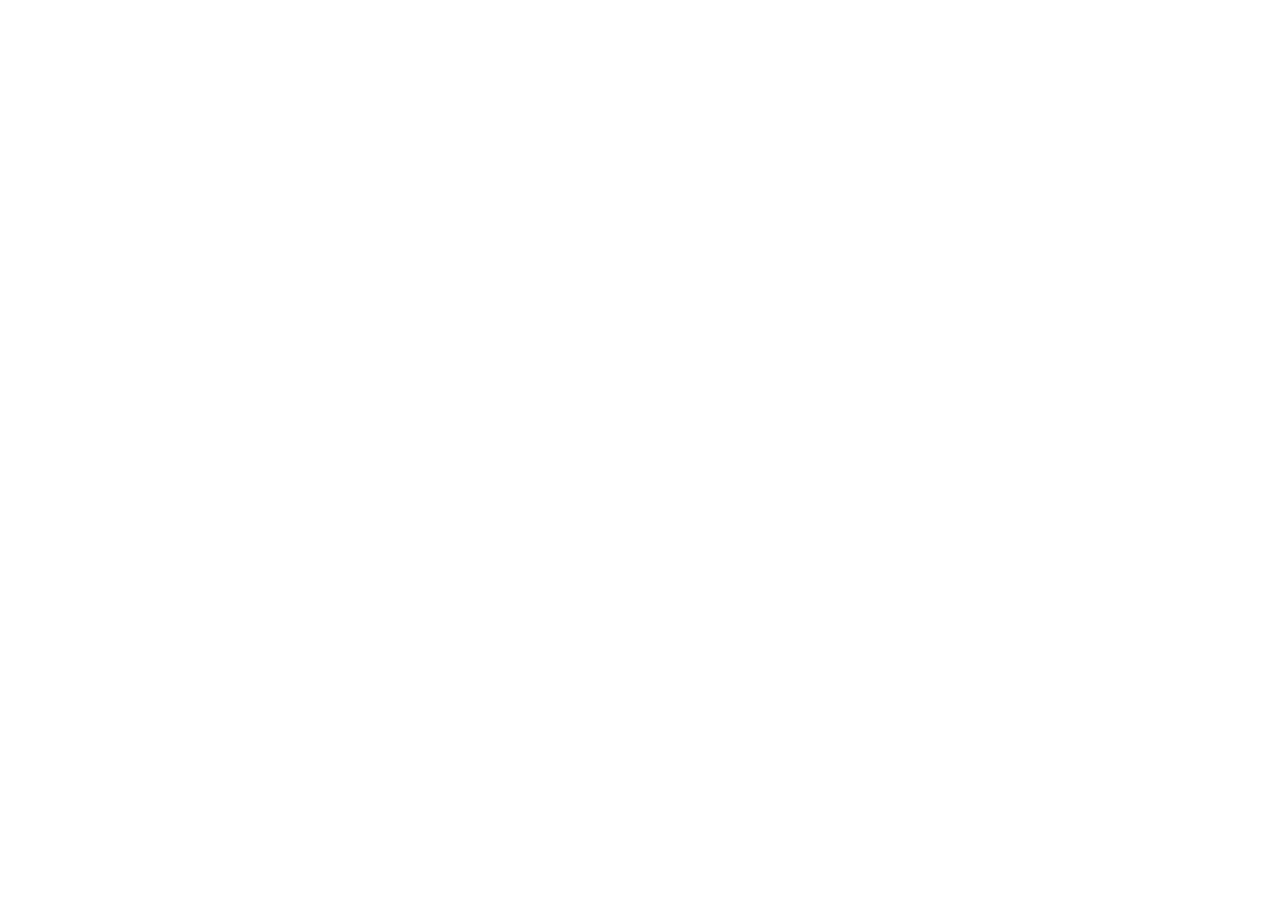
==== index.html @ 22edf90e "Add files via upload" ====
<!DOCTYPE html>
<html lang="ru">
<head>
    <meta charset="UTF-8">
    <meta name="viewport" content="width=device-width, initial-scale=1.0">
    <title>Генератор Фишинговых Тренинговых Писем</title>
    <link rel="stylesheet" href="style.css">
</head>
<body>
    <div class="container">
        <header>
            <h1>🎣 Генератор Фишинговых Тренинговых Писем</h1>
            <p class="subtitle">Создание реалистичных, но безопасных обучающих писем для кибербезопасности</p>
        </header>

        <div class="main-content">
            <div class="scenario-panel">
                <h2>Выберите сценарий</h2>
                <div class="scenario-grid">
                    <div class="scenario-card" data-scenario="banking">
                        <div class="scenario-icon">🏦</div>
                        <h3>Банковское мошенничество</h3>
                        <p>Поддельные уведомления от банков</p>
                    </div>
                    <div class="scenario-card" data-scenario="social">
                        <div class="scenario-icon">📱</div>
                        <h3>Социальные сети</h3>
                        <p>Фишинг через соцсети и мессенджеры</p>
                    </div>
                    <div class="scenario-card" data-scenario="work">
                        <div class="scenario-icon">💼</div>
                        <h3>Корпоративный фишинг</h3>
                        <p>Письма от коллег и руководства</p>
                    </div>
                    <div class="scenario-card" data-scenario="delivery">
                        <div class="scenario-icon">📦</div>
                        <h3>Доставка посылок</h3>
                        <p>Фальшивые уведомления о доставке</p>
                    </div>
                    <div class="scenario-card" data-scenario="tech">
                        <div class="scenario-icon">💻</div>
                        <h3>IT поддержка</h3>
                        <p>Техническая поддержка и обновления</p>
                    </div>
                    <div class="scenario-card" data-scenario="prize">
                        <div class="scenario-icon">🎁</div>
                        <h3>Выигрыш приза</h3>
                        <p>Лотереи и розыгрыши</p>
                    </div>
                </div>

                <div class="custom-scenario">
                    <h3>Или создайте свой сценарий</h3>
                    <textarea id="customPrompt" placeholder="Опишите свой сценарий фишингового письма..."></textarea>
                </div>

                <button id="generateBtn" class="generate-btn">Сгенерировать письмо</button>
            </div>

            <div class="result-panel">
                <h2>Сгенерированное письмо</h2>
                <div id="emailResult" class="email-display">
                    <div class="placeholder">
                        <div class="placeholder-icon">✉️</div>
                        <p>Выберите сценарий и нажмите "Сгенерировать письмо" для создания тренингового фишингового сообщения</p>
                    </div>
                </div>
                <div class="result-actions">
                    <button id="copyBtn" class="action-btn copy-btn" disabled>📋 Копировать</button>
                    <button id="regenerateBtn" class="action-btn regenerate-btn" disabled>🔄 Перегенерировать</button>
                    <button id="saveBtn" class="action-btn save-btn" disabled>💾 Сохранить</button>
                </div>
            </div>
        </div>

        <div class="warning-panel">
            <div class="warning-content">
                <div class="warning-icon">⚠️</div>
                <div class="warning-text">
                    <h3>Важное предупреждение</h3>
                    <p>Данный инструмент предназначен ИСКЛЮЧИТЕЛЬНО для образовательных целей и тренингов по кибербезопасности. Использование сгенерированных писем в злонамеренных целях запрещено и может повлечь правовую ответственность.</p>
                </div>
            </div>
        </div>
    </div>

    <div id="loadingOverlay" class="loading-overlay">
        <div class="loading-spinner"></div>
        <p>Генерируем фишинговое письмо...</p>
    </div>

    <script src="app.js"></script>
</body>
</html>
---- style.css ----
/* Общие стили */
* {
    margin: 0;
    padding: 0;
    box-sizing: border-box;
}

body {
    font-family: 'Segoe UI', Tahoma, Geneva, Verdana, sans-serif;
    background: linear-gradient(135deg, #667eea 0%, #764ba2 100%);
    min-height: 100vh;
    color: #333;
    line-height: 1.6;
}

.container {
    max-width: 1400px;
    margin: 0 auto;
    padding: 20px;
}

/* Заголовок */
header {
    text-align: center;
    margin-bottom: 40px;
    background: rgba(255, 255, 255, 0.1);
    backdrop-filter: blur(10px);
    border-radius: 20px;
    padding: 30px;
    border: 1px solid rgba(255, 255, 255, 0.2);
}

header h1 {
    color: white;
    font-size: 2.5rem;
    margin-bottom: 10px;
    text-shadow: 2px 2px 4px rgba(0, 0, 0, 0.3);
}

.subtitle {
    color: rgba(255, 255, 255, 0.9);
    font-size: 1.1rem;
    margin-top: 10px;
}

/* Основной контент */
.main-content {
    display: grid;
    grid-template-columns: 1fr 1fr;
    gap: 30px;
    margin-bottom: 30px;
}

/* Панель сценариев */
.scenario-panel {
    background: white;
    border-radius: 15px;
    padding: 30px;
    box-shadow: 0 10px 30px rgba(0, 0, 0, 0.1);
}

.scenario-panel h2 {
    color: #333;
    margin-bottom: 25px;
    font-size: 1.8rem;
}

.scenario-grid {
    display: grid;
    grid-template-columns: repeat(2, 1fr);
    gap: 15px;
    margin-bottom: 30px;
}

.scenario-card {
    background: linear-gradient(135deg, #f5f7fa 0%, #c3cfe2 100%);
    border-radius: 12px;
    padding: 20px;
    text-align: center;
    cursor: pointer;
    transition: all 0.3s ease;
    border: 2px solid transparent;
    min-height: 140px;
    display: flex;
    flex-direction: column;
    justify-content: center;
}

.scenario-card:hover {
    transform: translateY(-5px);
    box-shadow: 0 8px 25px rgba(0, 0, 0, 0.15);
}

.scenario-card.selected {
    border-color: #667eea;
    background: linear-gradient(135deg, #667eea 0%, #764ba2 100%);
    color: white;
}

.scenario-icon {
    font-size: 2.5rem;
    margin-bottom: 10px;
}

.scenario-card h3 {
    font-size: 1.1rem;
    margin-bottom: 8px;
    font-weight: 600;
}

.scenario-card p {
    font-size: 0.9rem;
    opacity: 0.8;
}

/* Кастомный сценарий */
.custom-scenario {
    margin-bottom: 25px;
}

.custom-scenario h3 {
    margin-bottom: 15px;
    color: #555;
}

#customPrompt {
    width: 100%;
    min-height: 100px;
    padding: 15px;
    border: 2px solid #e0e0e0;
    border-radius: 8px;
    font-family: inherit;
    font-size: 14px;
    resize: vertical;
    transition: border-color 0.3s ease;
}

#customPrompt:focus {
    outline: none;
    border-color: #667eea;
}

/* Кнопка генерации */
.generate-btn {
    width: 100%;
    background: linear-gradient(135deg, #667eea 0%, #764ba2 100%);
    color: white;
    border: none;
    border-radius: 12px;
    padding: 15px 30px;
    font-size: 1.1rem;
    font-weight: 600;
    cursor: pointer;
    transition: all 0.3s ease;
    text-transform: uppercase;
    letter-spacing: 1px;
}

.generate-btn:hover:not(:disabled) {
    transform: translateY(-2px);
    box-shadow: 0 8px 25px rgba(102, 126, 234, 0.4);
}

.generate-btn:disabled {
    opacity: 0.6;
    cursor: not-allowed;
}

/* Панель результата */
.result-panel {
    background: white;
    border-radius: 15px;
    padding: 30px;
    box-shadow: 0 10px 30px rgba(0, 0, 0, 0.1);
}

.result-panel h2 {
    color: #333;
    margin-bottom: 25px;
    font-size: 1.8rem;
}

.email-display {
    background: #f8f9fa;
    border: 2px solid #e9ecef;
    border-radius: 12px;
    padding: 25px;
    min-height: 300px;
    margin-bottom: 20px;
    white-space: pre-wrap;
    font-family: 'Courier New', monospace;
    line-height: 1.5;
}

.email-display.has-content {
    background: white;
    border-color: #667eea;
}

.placeholder {
    display: flex;
    flex-direction: column;
    align-items: center;
    justify-content: center;
    height: 250px;
    color: #6c757d;
    text-align: center;
}

.placeholder-icon {
    font-size: 3rem;
    margin-bottom: 15px;
    opacity: 0.5;
}

.placeholder p {
    max-width: 300px;
}

/* Действия с результатом */
.result-actions {
    display: flex;
    gap: 15px;
    justify-content: center;
}

.action-btn {
    padding: 10px 20px;
    border: 2px solid #667eea;
    background: white;
    color: #667eea;
    border-radius: 8px;
    cursor: pointer;
    font-weight: 600;
    transition: all 0.3s ease;
    font-size: 14px;
}

.action-btn:hover:not(:disabled) {
    background: #667eea;
    color: white;
    transform: translateY(-2px);
}

.action-btn:disabled {
    opacity: 0.4;
    cursor: not-allowed;
    transform: none;
}

/* Панель предупреждения */
.warning-panel {
    background: linear-gradient(135deg, #ff9a9e 0%, #fecfef 100%);
    border-radius: 15px;
    padding: 25px;
    box-shadow: 0 10px 30px rgba(255, 154, 158, 0.2);
}

.warning-content {
    display: flex;
    align-items: flex-start;
    gap: 20px;
}

.warning-icon {
    font-size: 2.5rem;
    flex-shrink: 0;
}

.warning-text h3 {
    color: #721c24;
    margin-bottom: 10px;
    font-size: 1.3rem;
}

.warning-text p {
    color: #721c24;
    line-height: 1.6;
}

/* Лоадер */
.loading-overlay {
    position: fixed;
    top: 0;
    left: 0;
    right: 0;
    bottom: 0;
    background: rgba(0, 0, 0, 0.7);
    backdrop-filter: blur(5px);
    display: none;
    align-items: center;
    justify-content: center;
    flex-direction: column;
    z-index: 1000;
    color: white;
}

.loading-overlay.show {
    display: flex;
}

.loading-spinner {
    width: 50px;
    height: 50px;
    border: 4px solid rgba(255, 255, 255, 0.3);
    border-top: 4px solid white;
    border-radius: 50%;
    animation: spin 1s linear infinite;
    margin-bottom: 20px;
}

@keyframes spin {
    0% { transform: rotate(0deg); }
    100% { transform: rotate(360deg); }
}

.loading-overlay p {
    font-size: 1.1rem;
    text-align: center;
}

/* Адаптивность */
@media (max-width: 1024px) {
    .main-content {
        grid-template-columns: 1fr;
        gap: 20px;
    }

    .scenario-grid {
        grid-template-columns: repeat(3, 1fr);
    }
}

@media (max-width: 768px) {
    .container {
        padding: 15px;
    }

    header h1 {
        font-size: 2rem;
    }

    .scenario-grid {
        grid-template-columns: repeat(2, 1fr);
        gap: 10px;
    }

    .scenario-card {
        padding: 15px;
        min-height: 120px;
    }

    .warning-content {
        flex-direction: column;
        text-align: center;
    }

    .result-actions {
        flex-direction: column;
    }
}

@media (max-width: 480px) {
    .scenario-grid {
        grid-template-columns: 1fr;
    }

    .scenario-card {
        min-height: 100px;
    }
}
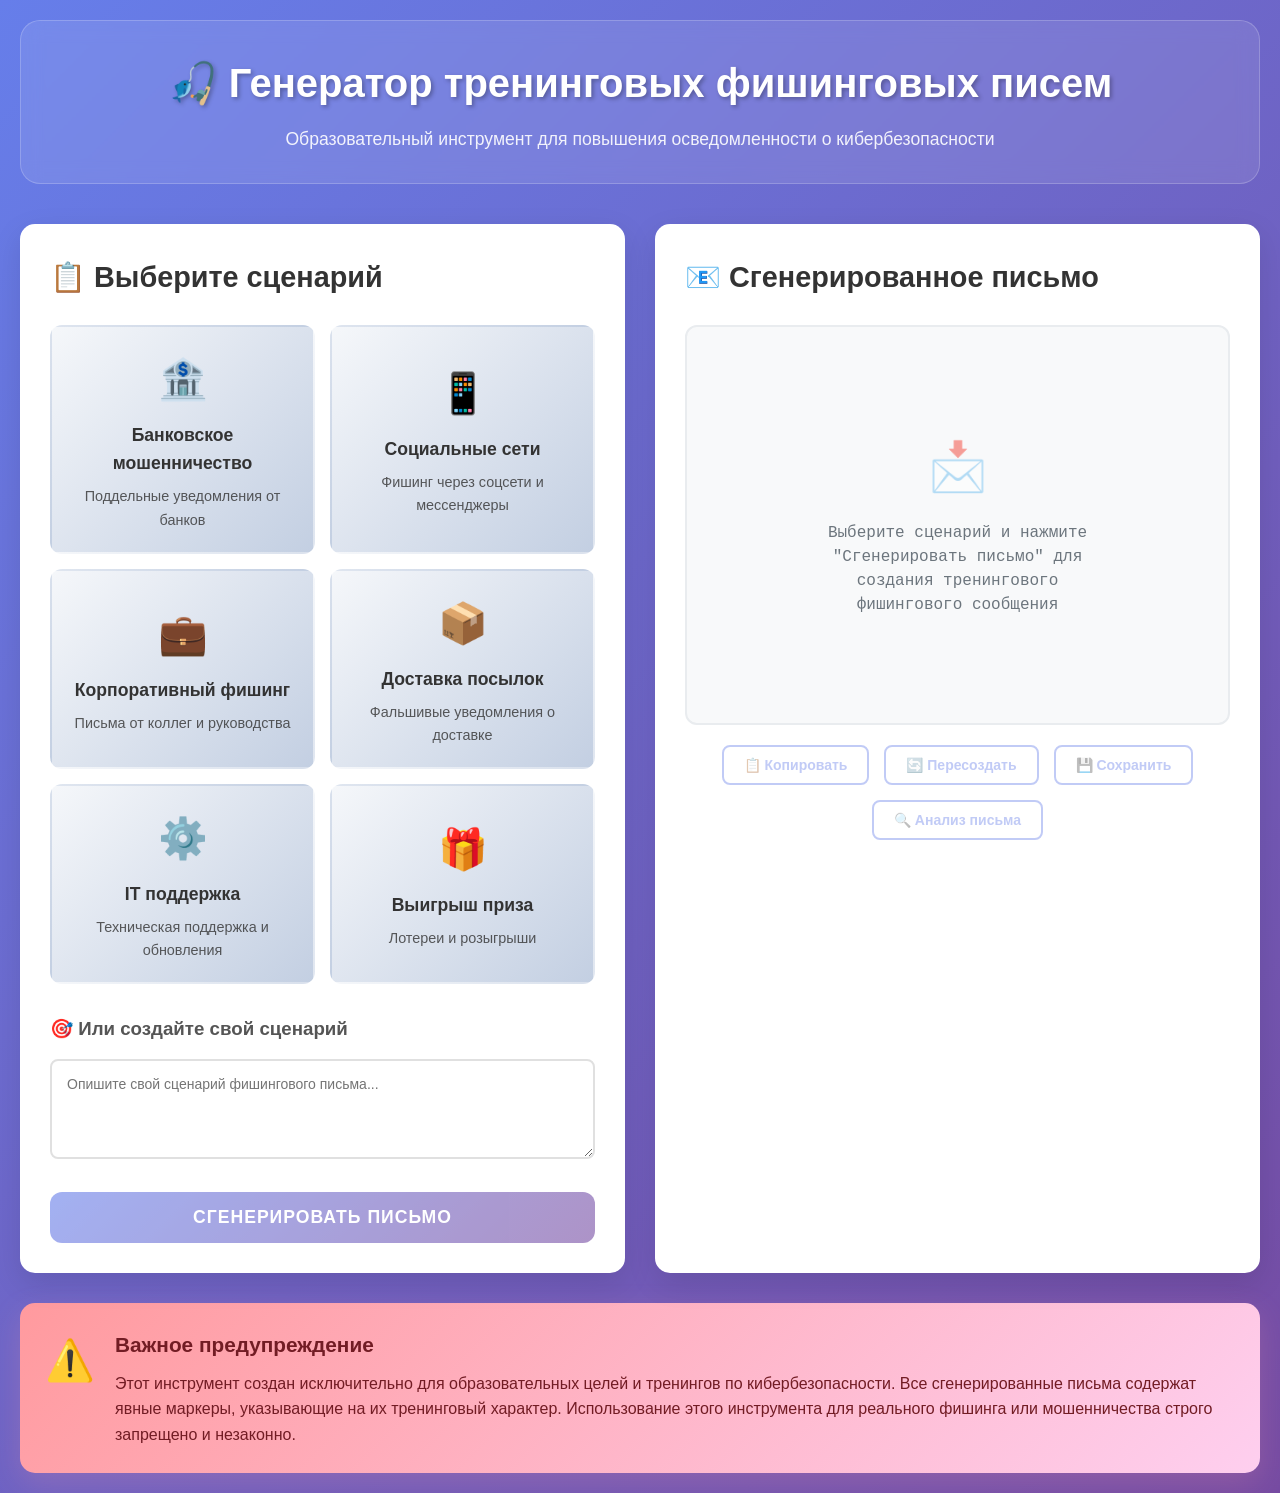
==== commit dc0cef56: "Add files via upload" ====
--- a/index.html
+++ b/index.html
@@ -3,45 +3,51 @@
 <head>
     <meta charset="UTF-8">
     <meta name="viewport" content="width=device-width, initial-scale=1.0">
-    <title>Генератор Фишинговых Тренинговых Писем</title>
+    <title>Генератор обучающих фишинговых писем</title>
     <link rel="stylesheet" href="style.css">
 </head>
 <body>
     <div class="container">
         <header>
-            <h1>🎣 Генератор Фишинговых Тренинговых Писем</h1>
-            <p class="subtitle">Создание реалистичных, но безопасных обучающих писем для кибербезопасности</p>
+            <h1>🎣 Генератор тренинговых фишинговых писем</h1>
+            <p class="subtitle">Образовательный инструмент для повышения осведомленности о кибербезопасности</p>
         </header>
 
         <div class="main-content">
             <div class="scenario-panel">
-                <h2>Выберите сценарий</h2>
+                <h2>📋 Выберите сценарий</h2>
+
                 <div class="scenario-grid">
                     <div class="scenario-card" data-scenario="banking">
                         <div class="scenario-icon">🏦</div>
                         <h3>Банковское мошенничество</h3>
                         <p>Поддельные уведомления от банков</p>
                     </div>
+
                     <div class="scenario-card" data-scenario="social">
                         <div class="scenario-icon">📱</div>
                         <h3>Социальные сети</h3>
                         <p>Фишинг через соцсети и мессенджеры</p>
                     </div>
+
                     <div class="scenario-card" data-scenario="work">
                         <div class="scenario-icon">💼</div>
                         <h3>Корпоративный фишинг</h3>
                         <p>Письма от коллег и руководства</p>
                     </div>
+
                     <div class="scenario-card" data-scenario="delivery">
                         <div class="scenario-icon">📦</div>
                         <h3>Доставка посылок</h3>
                         <p>Фальшивые уведомления о доставке</p>
                     </div>
+
                     <div class="scenario-card" data-scenario="tech">
-                        <div class="scenario-icon">💻</div>
+                        <div class="scenario-icon">⚙️</div>
                         <h3>IT поддержка</h3>
                         <p>Техническая поддержка и обновления</p>
                     </div>
+
                     <div class="scenario-card" data-scenario="prize">
                         <div class="scenario-icon">🎁</div>
                         <h3>Выигрыш приза</h3>
@@ -50,25 +56,33 @@
                 </div>
 
                 <div class="custom-scenario">
-                    <h3>Или создайте свой сценарий</h3>
-                    <textarea id="customPrompt" placeholder="Опишите свой сценарий фишингового письма..."></textarea>
+                    <h3>🎯 Или создайте свой сценарий</h3>
+                    <textarea 
+                        id="customPrompt" 
+                        placeholder="Опишите свой сценарий фишингового письма..."
+                    ></textarea>
                 </div>
 
-                <button id="generateBtn" class="generate-btn">Сгенерировать письмо</button>
+                <button id="generateBtn" class="generate-btn" disabled>
+                    Сгенерировать письмо
+                </button>
             </div>
 
             <div class="result-panel">
-                <h2>Сгенерированное письмо</h2>
+                <h2>📧 Сгенерированное письмо</h2>
+
                 <div id="emailResult" class="email-display">
                     <div class="placeholder">
-                        <div class="placeholder-icon">✉️</div>
+                        <div class="placeholder-icon">📩</div>
                         <p>Выберите сценарий и нажмите "Сгенерировать письмо" для создания тренингового фишингового сообщения</p>
                     </div>
                 </div>
+
                 <div class="result-actions">
-                    <button id="copyBtn" class="action-btn copy-btn" disabled>📋 Копировать</button>
-                    <button id="regenerateBtn" class="action-btn regenerate-btn" disabled>🔄 Перегенерировать</button>
-                    <button id="saveBtn" class="action-btn save-btn" disabled>💾 Сохранить</button>
+                    <button id="copyBtn" class="action-btn" disabled>📋 Копировать</button>
+                    <button id="regenerateBtn" class="action-btn" disabled>🔄 Пересоздать</button>
+                    <button id="saveBtn" class="action-btn" disabled>💾 Сохранить</button>
+                    <button id="analyzeBtn" class="action-btn" disabled>🔍 Анализ письма</button>
                 </div>
             </div>
         </div>
@@ -78,17 +92,32 @@
                 <div class="warning-icon">⚠️</div>
                 <div class="warning-text">
                     <h3>Важное предупреждение</h3>
-                    <p>Данный инструмент предназначен ИСКЛЮЧИТЕЛЬНО для образовательных целей и тренингов по кибербезопасности. Использование сгенерированных писем в злонамеренных целях запрещено и может повлечь правовую ответственность.</p>
+                    <p>Этот инструмент создан исключительно для образовательных целей и тренингов по кибербезопасности. Все сгенерированные письма содержат явные маркеры, указывающие на их тренинговый характер. Использование этого инструмента для реального фишинга или мошенничества строго запрещено и незаконно.</p>
                 </div>
             </div>
         </div>
     </div>
 
-    <div id="loadingOverlay" class="loading-overlay">
-        <div class="loading-spinner"></div>
-        <p>Генерируем фишинговое письмо...</p>
+    <!-- Модальное окно для анализа -->
+    <div id="analysisModal" class="modal-overlay" style="display: none;">
+        <div class="modal-content">
+            <div class="modal-header">
+                <h3>🔍 Анализ фишингового письма</h3>
+                <button id="closeModal" class="close-btn">✕</button>
+            </div>
+            <div class="modal-body">
+                <div id="analysisContent" class="analysis-content">
+                    <!-- Здесь будет отображаться анализ -->
+                </div>
+            </div>
+        </div>
     </div>
 
-    <script src="app.js"></script>
+    <div class="loading-overlay" id="loadingOverlay">
+        <div class="loading-spinner"></div>
+        <p>Генерируем тренинговое письмо и анализ...</p>
+    </div>
+
+    <script src="app-1.js"></script>
 </body>
 </html>
--- a/style.css
+++ b/style.css
@@ -1,4 +1,5 @@
 /* Общие стили */
+
 * {
     margin: 0;
     padding: 0;
@@ -17,6 +18,8 @@
     max-width: 1400px;
     margin: 0 auto;
     padding: 20px;
+    /* Фиксим переполнение на мобильных */
+    overflow-x: hidden;
 }
 
 /* Заголовок */
@@ -35,6 +38,8 @@
     font-size: 2.5rem;
     margin-bottom: 10px;
     text-shadow: 2px 2px 4px rgba(0, 0, 0, 0.3);
+    /* Убираем переполнение заголовка */
+    word-break: break-word;
 }
 
 .subtitle {
@@ -57,6 +62,8 @@
     border-radius: 15px;
     padding: 30px;
     box-shadow: 0 10px 30px rgba(0, 0, 0, 0.1);
+    /* Фиксим переполнение контента */
+    overflow-x: hidden;
 }
 
 .scenario-panel h2 {
@@ -84,6 +91,8 @@
     display: flex;
     flex-direction: column;
     justify-content: center;
+    /* Контроль текста */
+    word-wrap: break-word;
 }
 
 .scenario-card:hover {
@@ -133,6 +142,8 @@
     font-size: 14px;
     resize: vertical;
     transition: border-color 0.3s ease;
+    /* Фиксим переполнение textarea */
+    box-sizing: border-box;
 }
 
 #customPrompt:focus {
@@ -172,6 +183,8 @@
     border-radius: 15px;
     padding: 30px;
     box-shadow: 0 10px 30px rgba(0, 0, 0, 0.1);
+    /* Фиксим переполнение контента */
+    overflow-x: hidden;
 }
 
 .result-panel h2 {
@@ -190,6 +203,10 @@
     white-space: pre-wrap;
     font-family: 'Courier New', monospace;
     line-height: 1.5;
+    /* Фиксим переполнение текста письма */
+    word-break: break-word;
+    overflow-wrap: break-word;
+    max-width: 100%;
 }
 
 .email-display.has-content {
@@ -222,6 +239,7 @@
     display: flex;
     gap: 15px;
     justify-content: center;
+    flex-wrap: wrap;
 }
 
 .action-btn {
@@ -234,6 +252,8 @@
     font-weight: 600;
     transition: all 0.3s ease;
     font-size: 14px;
+    /* Минимальная ширина для кнопок */
+    min-width: 120px;
 }
 
 .action-btn:hover:not(:disabled) {
@@ -246,6 +266,123 @@
     opacity: 0.4;
     cursor: not-allowed;
     transform: none;
+}
+
+/* Модальное окно для анализа */
+.modal-overlay {
+    position: fixed;
+    top: 0;
+    left: 0;
+    right: 0;
+    bottom: 0;
+    background: rgba(0, 0, 0, 0.8);
+    backdrop-filter: blur(5px);
+    z-index: 2000;
+    display: flex;
+    align-items: center;
+    justify-content: center;
+    animation: fadeIn 0.3s ease-out;
+}
+
+.modal-content {
+    background: white;
+    border-radius: 20px;
+    box-shadow: 0 20px 50px rgba(0, 0, 0, 0.3);
+    max-width: 800px;
+    width: 90%;
+    max-height: 80vh;
+    overflow: hidden;
+    animation: slideUp 0.3s ease-out;
+}
+
+.modal-header {
+    background: linear-gradient(135deg, #667eea 0%, #764ba2 100%);
+    color: white;
+    padding: 20px 30px;
+    display: flex;
+    justify-content: space-between;
+    align-items: center;
+}
+
+.modal-header h3 {
+    font-size: 1.5rem;
+    margin: 0;
+    flex-grow: 1;
+}
+
+.close-btn {
+    background: none;
+    border: none;
+    color: white;
+    font-size: 1.5rem;
+    cursor: pointer;
+    padding: 5px;
+    border-radius: 50%;
+    width: 35px;
+    height: 35px;
+    display: flex;
+    align-items: center;
+    justify-content: center;
+    transition: background-color 0.3s ease;
+}
+
+.close-btn:hover {
+    background-color: rgba(255, 255, 255, 0.2);
+}
+
+.modal-body {
+    padding: 30px;
+    max-height: 60vh;
+    overflow-y: auto;
+}
+
+.analysis-content {
+    color: #555;
+    line-height: 1.8;
+    font-size: 16px;
+    /* Фиксим переполнение анализа */
+    word-break: break-word;
+    overflow-wrap: break-word;
+}
+
+.analysis-content h4 {
+    color: #333;
+    margin-top: 20px;
+    margin-bottom: 10px;
+    font-size: 1.2rem;
+}
+
+.analysis-content ul {
+    padding-left: 20px;
+    margin: 10px 0;
+}
+
+.analysis-content li {
+    margin-bottom: 5px;
+}
+
+.analysis-content strong {
+    color: #667eea;
+}
+
+@keyframes fadeIn {
+    from {
+        opacity: 0;
+    }
+    to {
+        opacity: 1;
+    }
+}
+
+@keyframes slideUp {
+    from {
+        opacity: 0;
+        transform: translateY(50px);
+    }
+    to {
+        opacity: 1;
+        transform: translateY(0);
+    }
 }
 
 /* Панель предупреждения */
@@ -336,8 +473,22 @@
         padding: 15px;
     }
 
+    header {
+        padding: 20px;
+        margin-bottom: 20px;
+    }
+
     header h1 {
-        font-size: 2rem;
+        font-size: 1.8rem;
+    }
+
+    .subtitle {
+        font-size: 1rem;
+    }
+
+    .scenario-panel,
+    .result-panel {
+        padding: 20px;
     }
 
     .scenario-grid {
@@ -350,6 +501,10 @@
         min-height: 120px;
     }
 
+    .scenario-icon {
+        font-size: 2rem;
+    }
+
     .warning-content {
         flex-direction: column;
         text-align: center;
@@ -357,15 +512,127 @@
 
     .result-actions {
         flex-direction: column;
+        align-items: stretch;
+    }
+
+    .action-btn {
+        width: 100%;
+        margin-bottom: 10px;
+    }
+
+    .email-display {
+        padding: 15px;
+        font-size: 14px;
+    }
+
+    .modal-content {
+        width: 95%;
+        margin: 10px;
+    }
+
+    .modal-header {
+        padding: 15px 20px;
+    }
+
+    .modal-body {
+        padding: 20px;
+    }
+
+    .modal-header h3 {
+        font-size: 1.3rem;
     }
 }
 
 @media (max-width: 480px) {
+    .container {
+        padding: 10px;
+    }
+
+    header {
+        padding: 15px;
+    }
+
+    header h1 {
+        font-size: 1.5rem;
+    }
+
     .scenario-grid {
         grid-template-columns: 1fr;
     }
 
     .scenario-card {
         min-height: 100px;
-    }
+        padding: 12px;
+    }
+
+    .scenario-panel,
+    .result-panel {
+        padding: 15px;
+    }
+
+    .email-display {
+        padding: 12px;
+        font-size: 13px;
+        min-height: 200px;
+    }
+
+    .generate-btn {
+        font-size: 1rem;
+        padding: 12px 20px;
+    }
+
+    .action-btn {
+        font-size: 13px;
+        padding: 8px 16px;
+        min-width: auto;
+    }
+
+    .warning-panel {
+        padding: 15px;
+    }
+
+    .warning-icon {
+        font-size: 2rem;
+    }
+
+    .modal-content {
+        width: 98%;
+        margin: 5px;
+    }
+
+    .modal-header {
+        padding: 12px 15px;
+    }
+
+    .modal-body {
+        padding: 15px;
+    }
+}
+
+/* Дополнительная защита от горизонтального переполнения */
+* {
+    max-width: 100%;
+}
+
+html,
+body {
+    overflow-x: hidden;
+}
+
+/* Фиксация конкретных элементов, которые могут вызывать переполнение */
+pre,
+code,
+.email-display {
+    overflow-x: auto;
+    white-space: pre-wrap;
+}
+
+/* Убеждаемся, что все контейнеры не превышают ширину экрана */
+.container,
+.main-content,
+.scenario-panel,
+.result-panel,
+.warning-panel {
+    max-width: 100%;
+    box-sizing: border-box;
 }
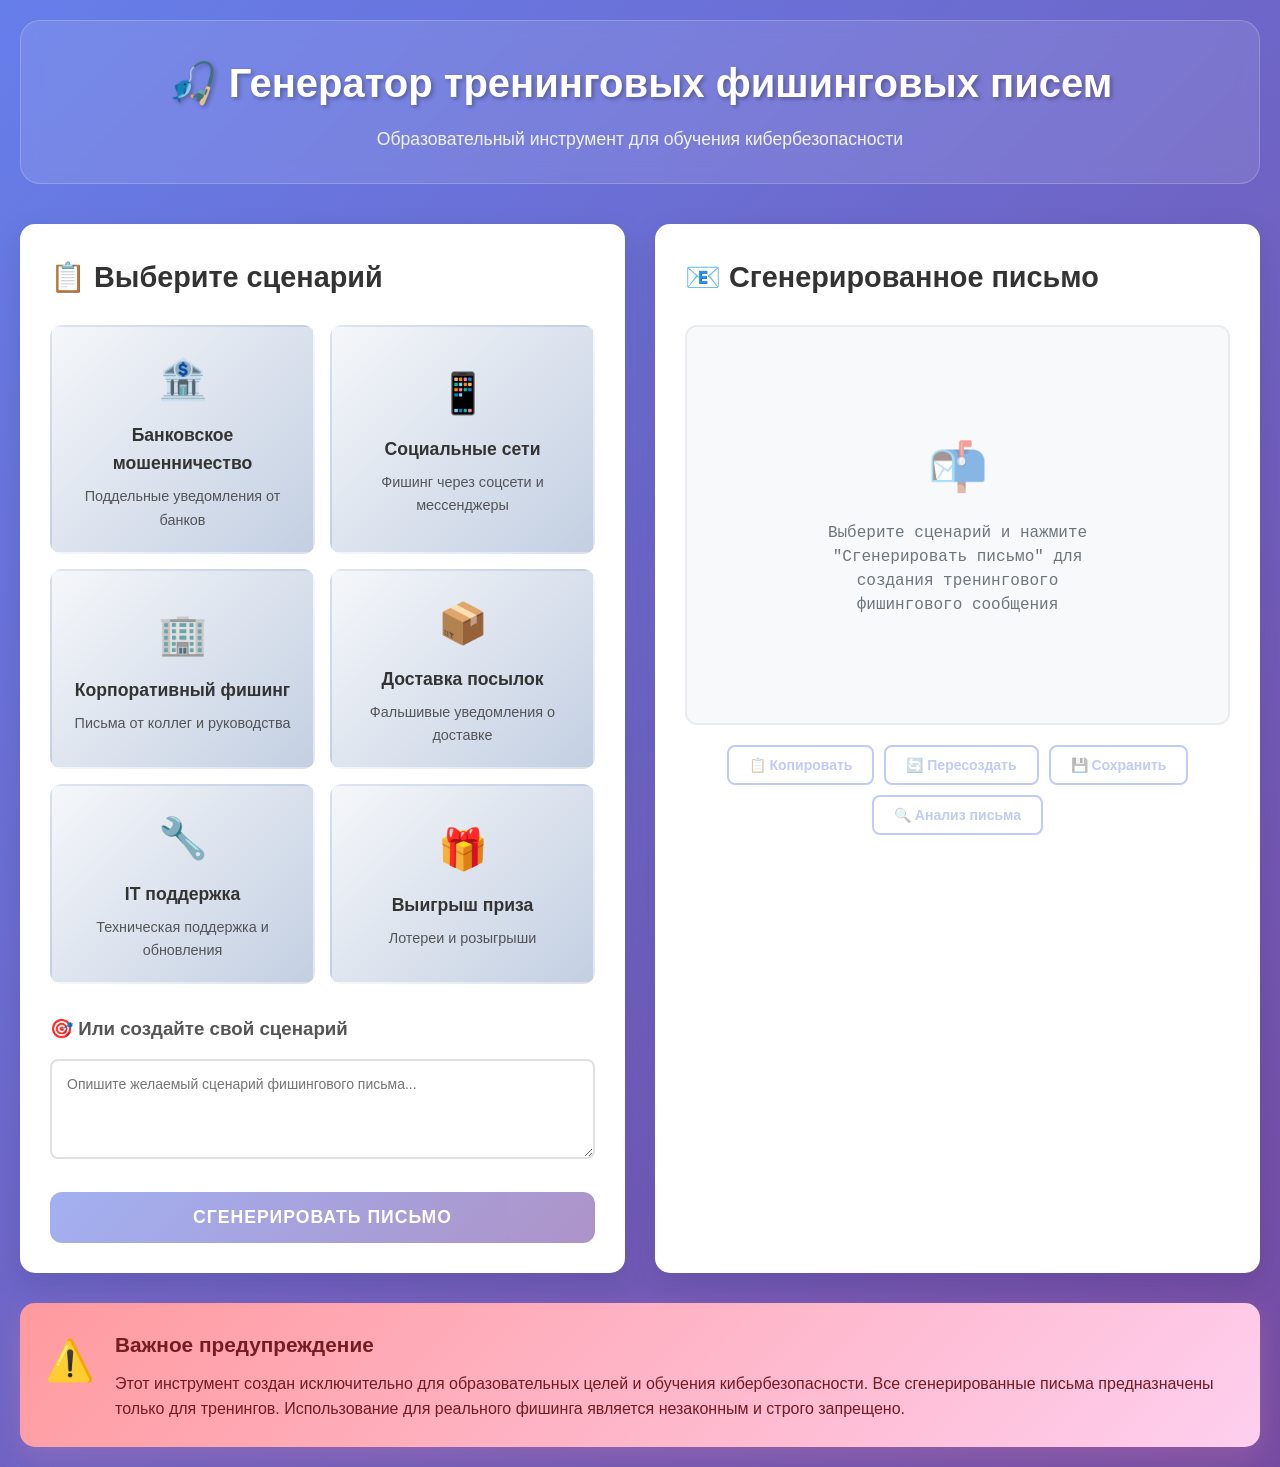
==== commit c726c5bf: "Add files via upload" ====
--- a/index.html
+++ b/index.html
@@ -3,18 +3,19 @@
 <head>
     <meta charset="UTF-8">
     <meta name="viewport" content="width=device-width, initial-scale=1.0">
-    <title>Генератор обучающих фишинговых писем</title>
+    <title>🎣 Генератор тренинговых фишинговых писем</title>
     <link rel="stylesheet" href="style.css">
 </head>
 <body>
     <div class="container">
         <header>
             <h1>🎣 Генератор тренинговых фишинговых писем</h1>
-            <p class="subtitle">Образовательный инструмент для повышения осведомленности о кибербезопасности</p>
+            <p class="subtitle">Образовательный инструмент для обучения кибербезопасности</p>
         </header>
 
-        <div class="main-content">
-            <div class="scenario-panel">
+        <main class="main-content">
+            <!-- Панель выбора сценариев -->
+            <section class="scenario-panel">
                 <h2>📋 Выберите сценарий</h2>
 
                 <div class="scenario-grid">
@@ -23,31 +24,26 @@
                         <h3>Банковское мошенничество</h3>
                         <p>Поддельные уведомления от банков</p>
                     </div>
-
                     <div class="scenario-card" data-scenario="social">
                         <div class="scenario-icon">📱</div>
                         <h3>Социальные сети</h3>
                         <p>Фишинг через соцсети и мессенджеры</p>
                     </div>
-
                     <div class="scenario-card" data-scenario="work">
-                        <div class="scenario-icon">💼</div>
+                        <div class="scenario-icon">🏢</div>
                         <h3>Корпоративный фишинг</h3>
                         <p>Письма от коллег и руководства</p>
                     </div>
-
                     <div class="scenario-card" data-scenario="delivery">
                         <div class="scenario-icon">📦</div>
                         <h3>Доставка посылок</h3>
                         <p>Фальшивые уведомления о доставке</p>
                     </div>
-
                     <div class="scenario-card" data-scenario="tech">
-                        <div class="scenario-icon">⚙️</div>
+                        <div class="scenario-icon">🔧</div>
                         <h3>IT поддержка</h3>
                         <p>Техническая поддержка и обновления</p>
                     </div>
-
                     <div class="scenario-card" data-scenario="prize">
                         <div class="scenario-icon">🎁</div>
                         <h3>Выигрыш приза</h3>
@@ -57,42 +53,49 @@
 
                 <div class="custom-scenario">
                     <h3>🎯 Или создайте свой сценарий</h3>
-                    <textarea 
-                        id="customPrompt" 
-                        placeholder="Опишите свой сценарий фишингового письма..."
-                    ></textarea>
+                    <textarea id="customPrompt" placeholder="Опишите желаемый сценарий фишингового письма..."></textarea>
                 </div>
 
                 <button id="generateBtn" class="generate-btn" disabled>
                     Сгенерировать письмо
                 </button>
-            </div>
+            </section>
 
-            <div class="result-panel">
+            <!-- Панель результата -->
+            <section class="result-panel">
                 <h2>📧 Сгенерированное письмо</h2>
 
-                <div id="emailResult" class="email-display">
+                <div id="emailDisplay" class="email-display">
                     <div class="placeholder">
-                        <div class="placeholder-icon">📩</div>
+                        <div class="placeholder-icon">📬</div>
                         <p>Выберите сценарий и нажмите "Сгенерировать письмо" для создания тренингового фишингового сообщения</p>
                     </div>
                 </div>
 
                 <div class="result-actions">
-                    <button id="copyBtn" class="action-btn" disabled>📋 Копировать</button>
-                    <button id="regenerateBtn" class="action-btn" disabled>🔄 Пересоздать</button>
-                    <button id="saveBtn" class="action-btn" disabled>💾 Сохранить</button>
-                    <button id="analyzeBtn" class="action-btn" disabled>🔍 Анализ письма</button>
+                    <button id="copyBtn" class="action-btn" disabled>
+                        📋 Копировать
+                    </button>
+                    <button id="regenerateBtn" class="action-btn" disabled>
+                        🔄 Пересоздать
+                    </button>
+                    <button id="saveBtn" class="action-btn" disabled>
+                        💾 Сохранить
+                    </button>
+                    <button id="analyzeBtn" class="action-btn" disabled>
+                        🔍 Анализ письма
+                    </button>
                 </div>
-            </div>
-        </div>
+            </section>
+        </main>
 
+        <!-- Панель важного предупреждения -->
         <div class="warning-panel">
             <div class="warning-content">
                 <div class="warning-icon">⚠️</div>
                 <div class="warning-text">
                     <h3>Важное предупреждение</h3>
-                    <p>Этот инструмент создан исключительно для образовательных целей и тренингов по кибербезопасности. Все сгенерированные письма содержат явные маркеры, указывающие на их тренинговый характер. Использование этого инструмента для реального фишинга или мошенничества строго запрещено и незаконно.</p>
+                    <p>Этот инструмент создан исключительно для образовательных целей и обучения кибербезопасности. Все сгенерированные письма предназначены только для тренингов. Использование для реального фишинга является незаконным и строго запрещено.</p>
                 </div>
             </div>
         </div>
@@ -103,19 +106,18 @@
         <div class="modal-content">
             <div class="modal-header">
                 <h3>🔍 Анализ фишингового письма</h3>
-                <button id="closeModal" class="close-btn">✕</button>
+                <button id="closeModal" class="close-btn">&times;</button>
             </div>
             <div class="modal-body">
-                <div id="analysisContent" class="analysis-content">
-                    <!-- Здесь будет отображаться анализ -->
-                </div>
+                <div id="analysisContent" class="analysis-content"></div>
             </div>
         </div>
     </div>
 
-    <div class="loading-overlay" id="loadingOverlay">
+    <!-- Лоадер -->
+    <div id="loadingOverlay" class="loading-overlay">
         <div class="loading-spinner"></div>
-        <p>Генерируем тренинговое письмо и анализ...</p>
+        <p>Генерация фишингового письма...</p>
     </div>
 
     <script src="app-1.js"></script>
--- a/style.css
+++ b/style.css
@@ -1,5 +1,4 @@
 /* Общие стили */
-
 * {
     margin: 0;
     padding: 0;
@@ -18,7 +17,6 @@
     max-width: 1400px;
     margin: 0 auto;
     padding: 20px;
-    /* Фиксим переполнение на мобильных */
     overflow-x: hidden;
 }
 
@@ -38,7 +36,6 @@
     font-size: 2.5rem;
     margin-bottom: 10px;
     text-shadow: 2px 2px 4px rgba(0, 0, 0, 0.3);
-    /* Убираем переполнение заголовка */
     word-break: break-word;
 }
 
@@ -62,7 +59,6 @@
     border-radius: 15px;
     padding: 30px;
     box-shadow: 0 10px 30px rgba(0, 0, 0, 0.1);
-    /* Фиксим переполнение контента */
     overflow-x: hidden;
 }
 
@@ -91,7 +87,6 @@
     display: flex;
     flex-direction: column;
     justify-content: center;
-    /* Контроль текста */
     word-wrap: break-word;
 }
 
@@ -142,7 +137,6 @@
     font-size: 14px;
     resize: vertical;
     transition: border-color 0.3s ease;
-    /* Фиксим переполнение textarea */
     box-sizing: border-box;
 }
 
@@ -183,7 +177,6 @@
     border-radius: 15px;
     padding: 30px;
     box-shadow: 0 10px 30px rgba(0, 0, 0, 0.1);
-    /* Фиксим переполнение контента */
     overflow-x: hidden;
 }
 
@@ -203,7 +196,6 @@
     white-space: pre-wrap;
     font-family: 'Courier New', monospace;
     line-height: 1.5;
-    /* Фиксим переполнение текста письма */
     word-break: break-word;
     overflow-wrap: break-word;
     max-width: 100%;
@@ -234,10 +226,10 @@
     max-width: 300px;
 }
 
-/* Действия с результатом */
+/* Действия с результатом - исправлено для мобильной версии */
 .result-actions {
     display: flex;
-    gap: 15px;
+    gap: 10px;
     justify-content: center;
     flex-wrap: wrap;
 }
@@ -252,8 +244,8 @@
     font-weight: 600;
     transition: all 0.3s ease;
     font-size: 14px;
-    /* Минимальная ширина для кнопок */
     min-width: 120px;
+    flex: 0 0 auto;
 }
 
 .action-btn:hover:not(:disabled) {
@@ -340,7 +332,6 @@
     color: #555;
     line-height: 1.8;
     font-size: 16px;
-    /* Фиксим переполнение анализа */
     word-break: break-word;
     overflow-wrap: break-word;
 }
@@ -366,12 +357,8 @@
 }
 
 @keyframes fadeIn {
-    from {
-        opacity: 0;
-    }
-    to {
-        opacity: 1;
-    }
+    from { opacity: 0; }
+    to { opacity: 1; }
 }
 
 @keyframes slideUp {
@@ -456,7 +443,7 @@
     text-align: center;
 }
 
-/* Адаптивность */
+/* Адаптивность для планшетов */
 @media (max-width: 1024px) {
     .main-content {
         grid-template-columns: 1fr;
@@ -468,6 +455,7 @@
     }
 }
 
+/* Адаптивность для мобильных устройств */
 @media (max-width: 768px) {
     .container {
         padding: 15px;
@@ -510,14 +498,17 @@
         text-align: center;
     }
 
+    /* Исправляем кнопки для мобильной версии - убираем большие отступы */
     .result-actions {
+        gap: 8px;
         flex-direction: column;
         align-items: stretch;
     }
 
     .action-btn {
         width: 100%;
-        margin-bottom: 10px;
+        margin-bottom: 0;
+        min-width: auto;
     }
 
     .email-display {
@@ -543,6 +534,7 @@
     }
 }
 
+/* Дополнительная адаптивность для маленьких экранов */
 @media (max-width: 480px) {
     .container {
         padding: 10px;
@@ -581,10 +573,15 @@
         padding: 12px 20px;
     }
 
+    /* Еще более компактные кнопки для очень маленьких экранов */
     .action-btn {
         font-size: 13px;
         padding: 8px 16px;
         min-width: auto;
+    }
+
+    .result-actions {
+        gap: 6px;
     }
 
     .warning-panel {
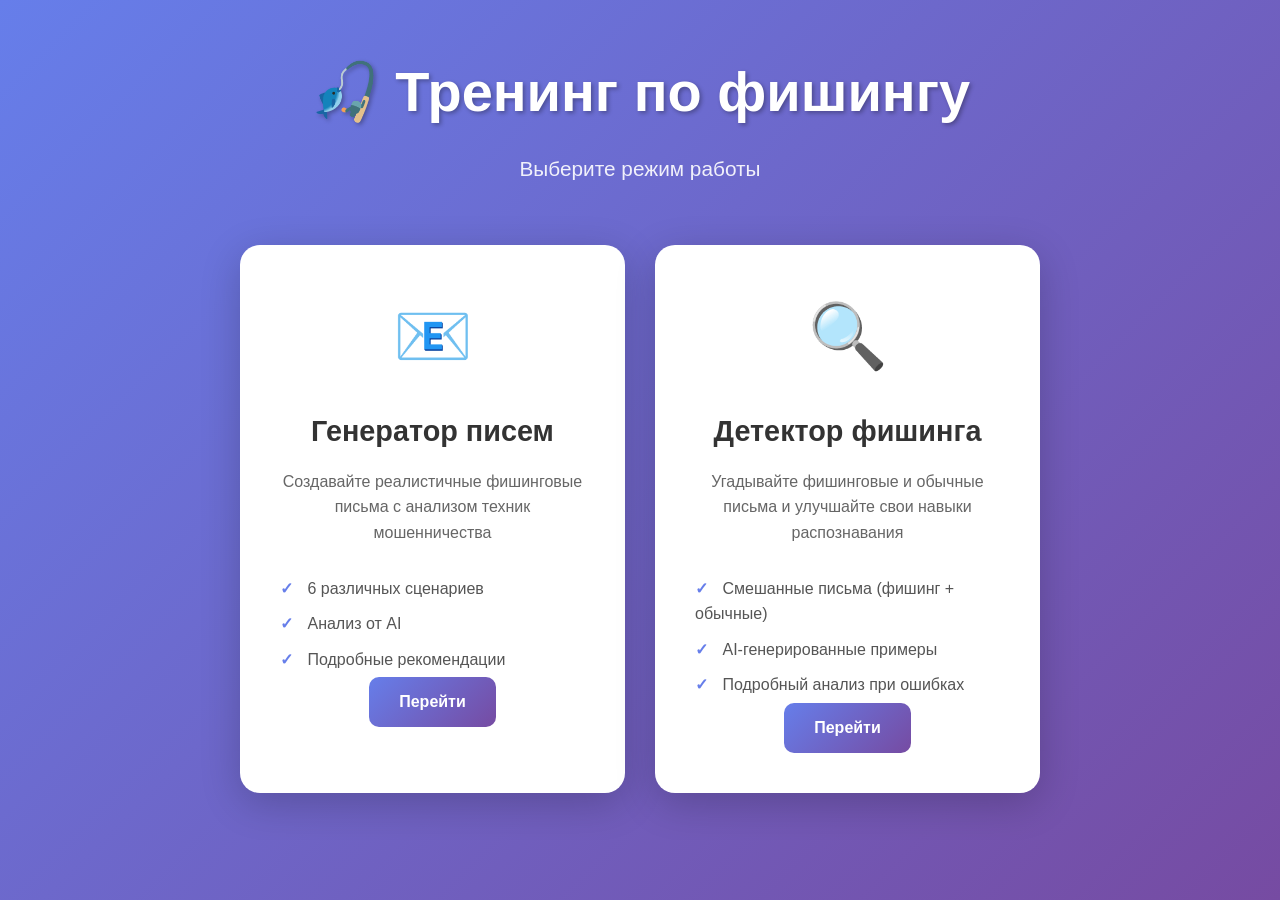
==== commit 9981c9f2: "Add files via upload" ====
--- a/index.html
+++ b/index.html
@@ -3,123 +3,147 @@
 <head>
     <meta charset="UTF-8">
     <meta name="viewport" content="width=device-width, initial-scale=1.0">
-    <title>🎣 Генератор тренинговых фишинговых писем</title>
+    <title>🎣 Тренинг по фишингу - Главная</title>
     <link rel="stylesheet" href="style.css">
+    <style>
+        .home-container {
+            display: flex;
+            flex-direction: column;
+            align-items: center;
+            justify-content: center;
+            min-height: calc(100vh - 100px);
+            gap: 40px;
+        }
+
+        .home-header {
+            text-align: center;
+            margin-bottom: 20px;
+        }
+
+        .home-header h1 {
+            font-size: 3.5rem;
+            color: white;
+            text-shadow: 2px 2px 4px rgba(0, 0, 0, 0.3);
+            margin-bottom: 15px;
+        }
+
+        .home-header p {
+            font-size: 1.3rem;
+            color: rgba(255, 255, 255, 0.9);
+        }
+
+        .mode-selector {
+            display: grid;
+            grid-template-columns: repeat(auto-fit, minmax(350px, 1fr));
+            gap: 30px;
+            width: 100%;
+            max-width: 800px;
+        }
+
+        .mode-card {
+            background: white;
+            border-radius: 20px;
+            padding: 40px;
+            text-align: center;
+            box-shadow: 0 10px 40px rgba(0, 0, 0, 0.2);
+            transition: transform 0.3s ease, box-shadow 0.3s ease;
+            cursor: pointer;
+        }
+
+        .mode-card:hover {
+            transform: translateY(-10px);
+            box-shadow: 0 20px 60px rgba(0, 0, 0, 0.3);
+        }
+
+        .mode-card-icon {
+            font-size: 4rem;
+            margin-bottom: 20px;
+        }
+
+        .mode-card h2 {
+            font-size: 1.8rem;
+            color: #333;
+            margin-bottom: 15px;
+        }
+
+        .mode-card p {
+            color: #666;
+            font-size: 1rem;
+            line-height: 1.6;
+            margin-bottom: 25px;
+        }
+
+        .mode-card .btn-link {
+            display: inline-block;
+            padding: 12px 30px;
+            background: linear-gradient(135deg, #667eea 0%, #764ba2 100%);
+            color: white;
+            text-decoration: none;
+            border-radius: 10px;
+            font-weight: bold;
+            transition: transform 0.2s ease;
+            border: none;
+            cursor: pointer;
+            font-size: 1rem;
+        }
+
+        .mode-card .btn-link:hover {
+            transform: scale(1.05);
+        }
+
+        .features-list {
+            list-style: none;
+            text-align: left;
+            margin-top: 15px;
+        }
+
+        .features-list li {
+            padding: 5px 0;
+            color: #555;
+        }
+
+        .features-list li:before {
+            content: "✓ ";
+            color: #667eea;
+            font-weight: bold;
+            margin-right: 10px;
+        }
+    </style>
 </head>
 <body>
     <div class="container">
-        <header>
-            <h1>🎣 Генератор тренинговых фишинговых писем</h1>
-            <p class="subtitle">Образовательный инструмент для обучения кибербезопасности</p>
-        </header>
+        <div class="home-container">
+            <div class="home-header">
+                <h1>🎣 Тренинг по фишингу</h1>
+                <p>Выберите режим работы</p>
+            </div>
 
-        <main class="main-content">
-            <!-- Панель выбора сценариев -->
-            <section class="scenario-panel">
-                <h2>📋 Выберите сценарий</h2>
-
-                <div class="scenario-grid">
-                    <div class="scenario-card" data-scenario="banking">
-                        <div class="scenario-icon">🏦</div>
-                        <h3>Банковское мошенничество</h3>
-                        <p>Поддельные уведомления от банков</p>
-                    </div>
-                    <div class="scenario-card" data-scenario="social">
-                        <div class="scenario-icon">📱</div>
-                        <h3>Социальные сети</h3>
-                        <p>Фишинг через соцсети и мессенджеры</p>
-                    </div>
-                    <div class="scenario-card" data-scenario="work">
-                        <div class="scenario-icon">🏢</div>
-                        <h3>Корпоративный фишинг</h3>
-                        <p>Письма от коллег и руководства</p>
-                    </div>
-                    <div class="scenario-card" data-scenario="delivery">
-                        <div class="scenario-icon">📦</div>
-                        <h3>Доставка посылок</h3>
-                        <p>Фальшивые уведомления о доставке</p>
-                    </div>
-                    <div class="scenario-card" data-scenario="tech">
-                        <div class="scenario-icon">🔧</div>
-                        <h3>IT поддержка</h3>
-                        <p>Техническая поддержка и обновления</p>
-                    </div>
-                    <div class="scenario-card" data-scenario="prize">
-                        <div class="scenario-icon">🎁</div>
-                        <h3>Выигрыш приза</h3>
-                        <p>Лотереи и розыгрыши</p>
-                    </div>
+            <div class="mode-selector">
+                <div class="mode-card">
+                    <div class="mode-card-icon">📧</div>
+                    <h2>Генератор писем</h2>
+                    <p>Создавайте реалистичные фишинговые письма с анализом техник мошенничества</p>
+                    <ul class="features-list">
+                        <li>6 различных сценариев</li>
+                        <li>Анализ от AI</li>
+                        <li>Подробные рекомендации</li>
+                    </ul>
+                    <a href="generator.html" class="btn-link">Перейти</a>
                 </div>
 
-                <div class="custom-scenario">
-                    <h3>🎯 Или создайте свой сценарий</h3>
-                    <textarea id="customPrompt" placeholder="Опишите желаемый сценарий фишингового письма..."></textarea>
-                </div>
-
-                <button id="generateBtn" class="generate-btn" disabled>
-                    Сгенерировать письмо
-                </button>
-            </section>
-
-            <!-- Панель результата -->
-            <section class="result-panel">
-                <h2>📧 Сгенерированное письмо</h2>
-
-                <div id="emailDisplay" class="email-display">
-                    <div class="placeholder">
-                        <div class="placeholder-icon">📬</div>
-                        <p>Выберите сценарий и нажмите "Сгенерировать письмо" для создания тренингового фишингового сообщения</p>
-                    </div>
-                </div>
-
-                <div class="result-actions">
-                    <button id="copyBtn" class="action-btn" disabled>
-                        📋 Копировать
-                    </button>
-                    <button id="regenerateBtn" class="action-btn" disabled>
-                        🔄 Пересоздать
-                    </button>
-                    <button id="saveBtn" class="action-btn" disabled>
-                        💾 Сохранить
-                    </button>
-                    <button id="analyzeBtn" class="action-btn" disabled>
-                        🔍 Анализ письма
-                    </button>
-                </div>
-            </section>
-        </main>
-
-        <!-- Панель важного предупреждения -->
-        <div class="warning-panel">
-            <div class="warning-content">
-                <div class="warning-icon">⚠️</div>
-                <div class="warning-text">
-                    <h3>Важное предупреждение</h3>
-                    <p>Этот инструмент создан исключительно для образовательных целей и обучения кибербезопасности. Все сгенерированные письма предназначены только для тренингов. Использование для реального фишинга является незаконным и строго запрещено.</p>
+                <div class="mode-card">
+                    <div class="mode-card-icon">🔍</div>
+                    <h2>Детектор фишинга</h2>
+                    <p>Угадывайте фишинговые и обычные письма и улучшайте свои навыки распознавания</p>
+                    <ul class="features-list">
+                        <li>Смешанные письма (фишинг + обычные)</li>
+                        <li>AI-генерированные примеры</li>
+                        <li>Подробный анализ при ошибках</li>
+                    </ul>
+                    <a href="detector.html" class="btn-link">Перейти</a>
                 </div>
             </div>
         </div>
     </div>
-
-    <!-- Модальное окно для анализа -->
-    <div id="analysisModal" class="modal-overlay" style="display: none;">
-        <div class="modal-content">
-            <div class="modal-header">
-                <h3>🔍 Анализ фишингового письма</h3>
-                <button id="closeModal" class="close-btn">&times;</button>
-            </div>
-            <div class="modal-body">
-                <div id="analysisContent" class="analysis-content"></div>
-            </div>
-        </div>
-    </div>
-
-    <!-- Лоадер -->
-    <div id="loadingOverlay" class="loading-overlay">
-        <div class="loading-spinner"></div>
-        <p>Генерация фишингового письма...</p>
-    </div>
-
-    <script src="app-1.js"></script>
 </body>
 </html>
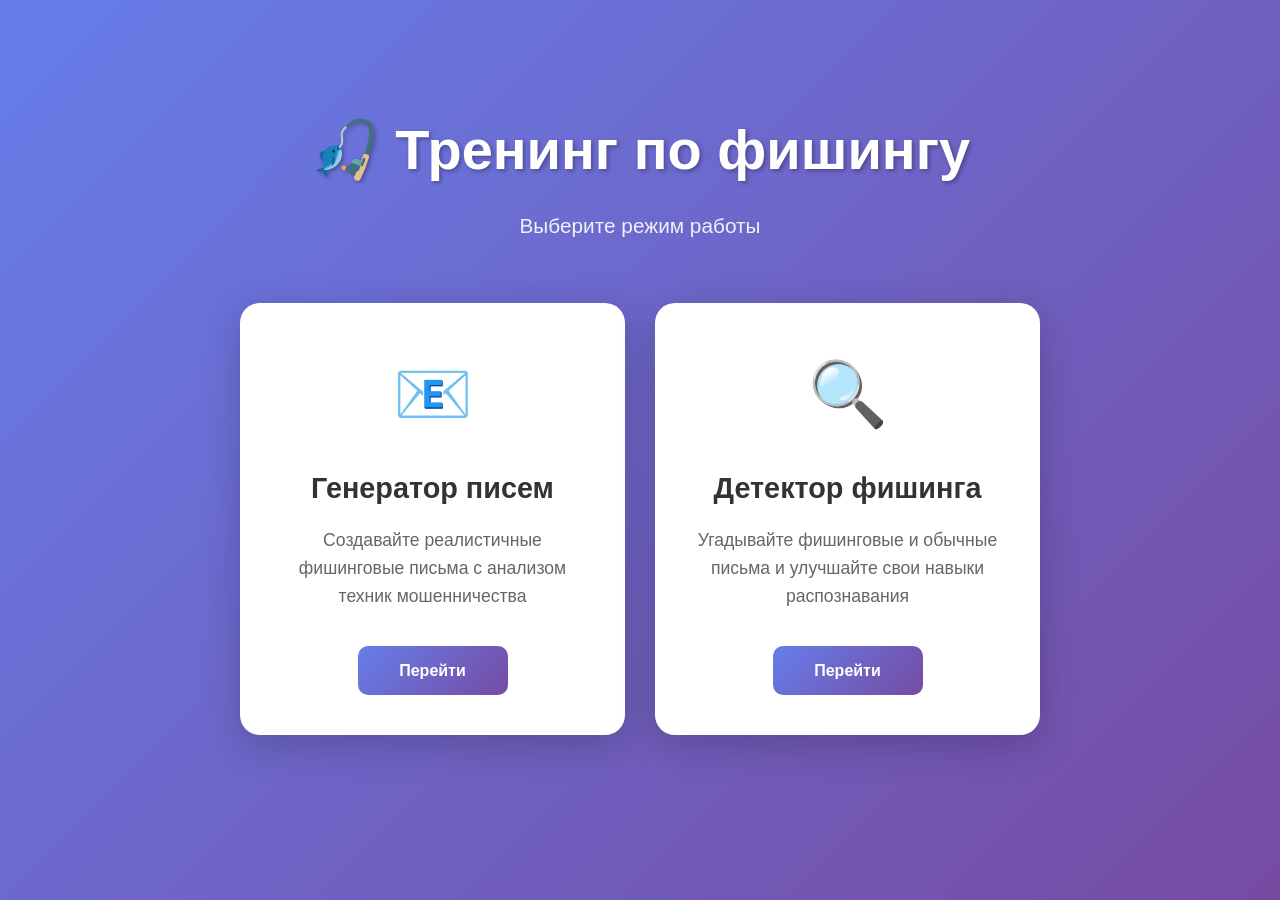
==== commit be845f4d: "Add files via upload" ====
--- a/index.html
+++ b/index.html
@@ -48,6 +48,10 @@
             box-shadow: 0 10px 40px rgba(0, 0, 0, 0.2);
             transition: transform 0.3s ease, box-shadow 0.3s ease;
             cursor: pointer;
+            display: flex;
+            flex-direction: column;
+            align-items: center;
+            justify-content: space-between;
         }
 
         .mode-card:hover {
@@ -68,9 +72,9 @@
 
         .mode-card p {
             color: #666;
-            font-size: 1rem;
+            font-size: 1.1rem; /* Чуть увеличил шрифт для читаемости без списков */
             line-height: 1.6;
-            margin-bottom: 25px;
+            margin-bottom: 35px;
         }
 
         .mode-card .btn-link {
@@ -85,28 +89,12 @@
             border: none;
             cursor: pointer;
             font-size: 1rem;
+            width: auto;
+            min-width: 150px;
         }
 
         .mode-card .btn-link:hover {
             transform: scale(1.05);
-        }
-
-        .features-list {
-            list-style: none;
-            text-align: left;
-            margin-top: 15px;
-        }
-
-        .features-list li {
-            padding: 5px 0;
-            color: #555;
-        }
-
-        .features-list li:before {
-            content: "✓ ";
-            color: #667eea;
-            font-weight: bold;
-            margin-right: 10px;
         }
     </style>
 </head>
@@ -119,31 +107,30 @@
             </div>
 
             <div class="mode-selector">
+                <!-- Карточка Генератора -->
                 <div class="mode-card">
-                    <div class="mode-card-icon">📧</div>
-                    <h2>Генератор писем</h2>
-                    <p>Создавайте реалистичные фишинговые письма с анализом техник мошенничества</p>
-                    <ul class="features-list">
-                        <li>6 различных сценариев</li>
-                        <li>Анализ от AI</li>
-                        <li>Подробные рекомендации</li>
-                    </ul>
+                    <div>
+                        <div class="mode-card-icon">📧</div>
+                        <h2>Генератор писем</h2>
+                        <p>Создавайте реалистичные фишинговые письма с анализом техник мошенничества</p>
+                    </div>
                     <a href="generator.html" class="btn-link">Перейти</a>
                 </div>
 
+                <!-- Карточка Детектора -->
                 <div class="mode-card">
-                    <div class="mode-card-icon">🔍</div>
-                    <h2>Детектор фишинга</h2>
-                    <p>Угадывайте фишинговые и обычные письма и улучшайте свои навыки распознавания</p>
-                    <ul class="features-list">
-                        <li>Смешанные письма (фишинг + обычные)</li>
-                        <li>AI-генерированные примеры</li>
-                        <li>Подробный анализ при ошибках</li>
-                    </ul>
+                    <div>
+                        <div class="mode-card-icon">🔍</div>
+                        <h2>Детектор фишинга</h2>
+                        <p>Угадывайте фишинговые и обычные письма и улучшайте свои навыки распознавания</p>
+                    </div>
                     <a href="detector.html" class="btn-link">Перейти</a>
                 </div>
             </div>
         </div>
     </div>
+
+    <!-- Подключаем внешний скрипт предзагрузки -->
+    <script src="home.js"></script>
 </body>
 </html>
--- a/style.css
+++ b/style.css
@@ -632,4 +632,28 @@
 .warning-panel {
     max-width: 100%;
     box-sizing: border-box;
+}
+
+
+.reason-option.correct-answer {
+    background-color: #d4edda !important;
+    border-color: #28a745 !important;
+    color: #155724 !important;
+    position: relative;
+}
+
+.reason-option.correct-answer::after {
+    content: " ✓";
+    font-weight: bold;
+}
+
+.reason-option.wrong-choice {
+    background-color: #f8d7da !important;
+    border-color: #dc3545 !important;
+    color: #721c24 !important;
+}
+
+.reason-option.locked {
+    cursor: default;
+    pointer-events: none; /* Запрещает клики */
 }
